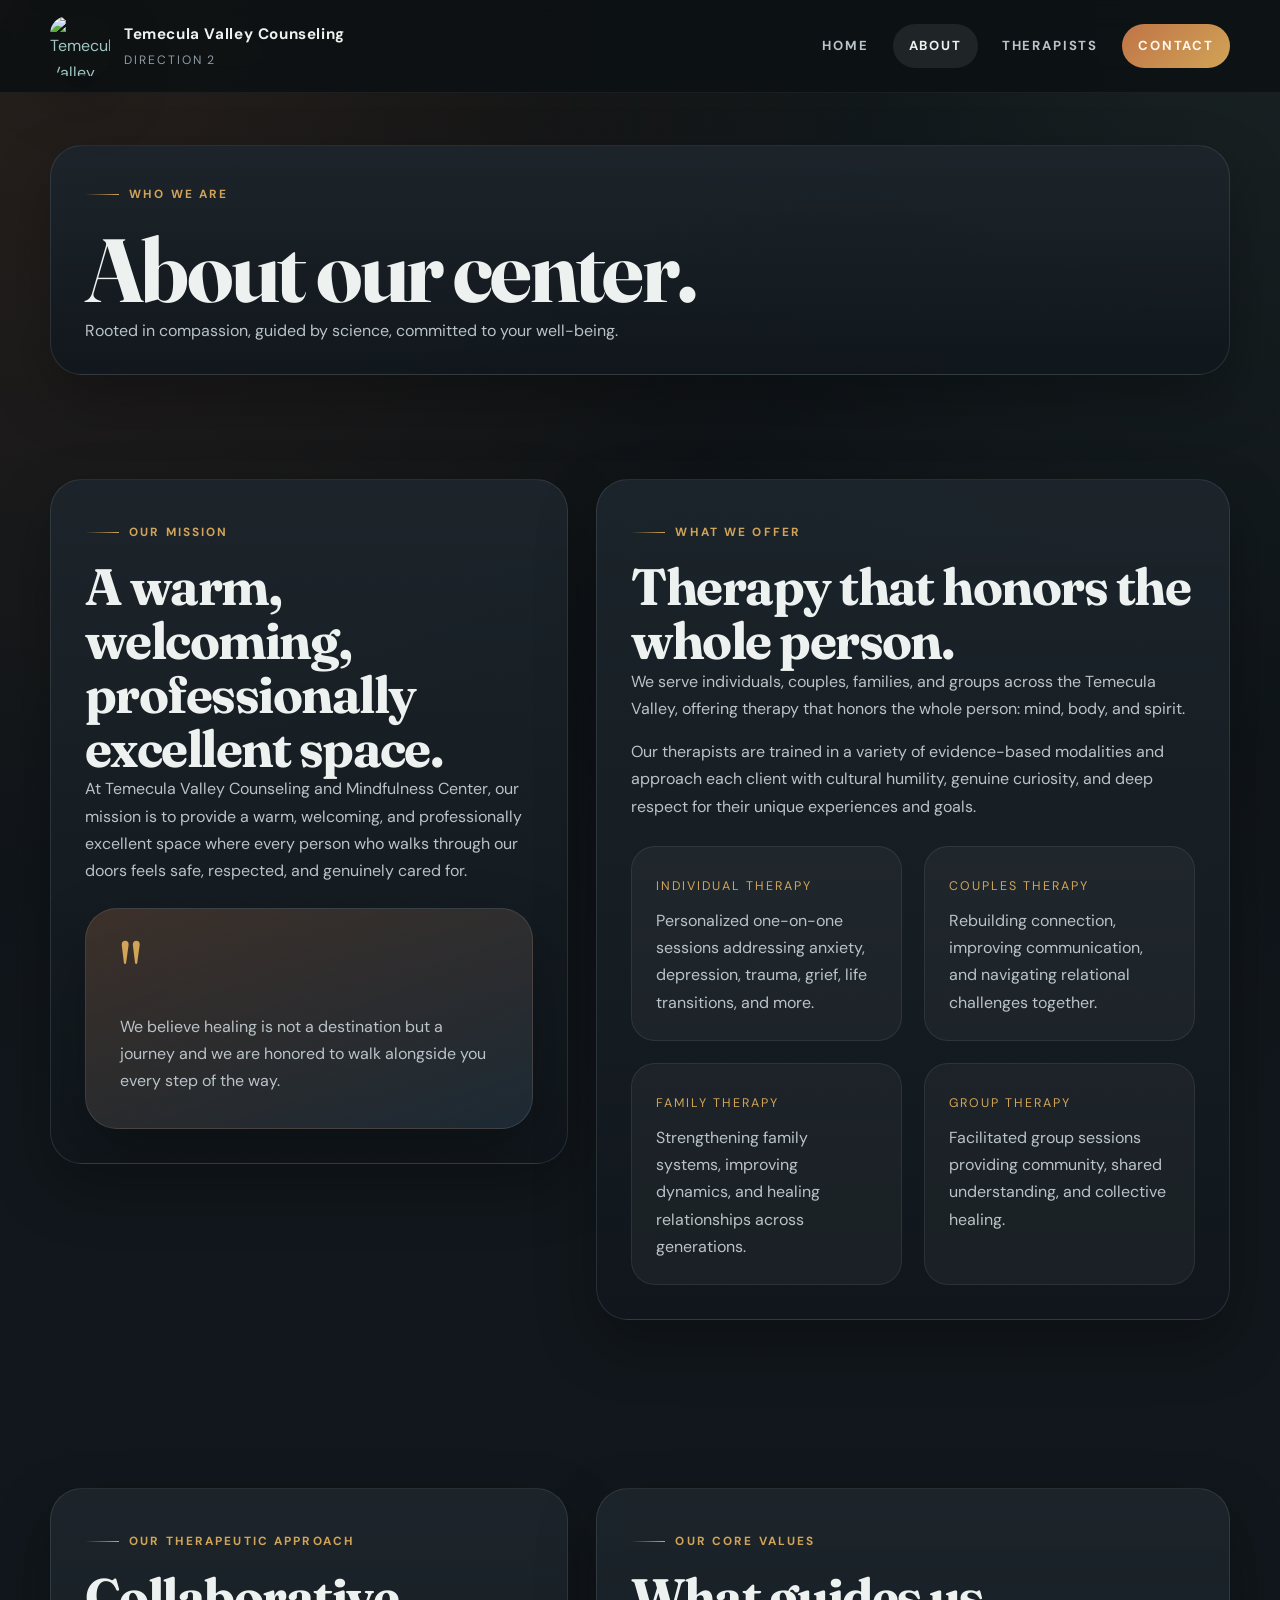
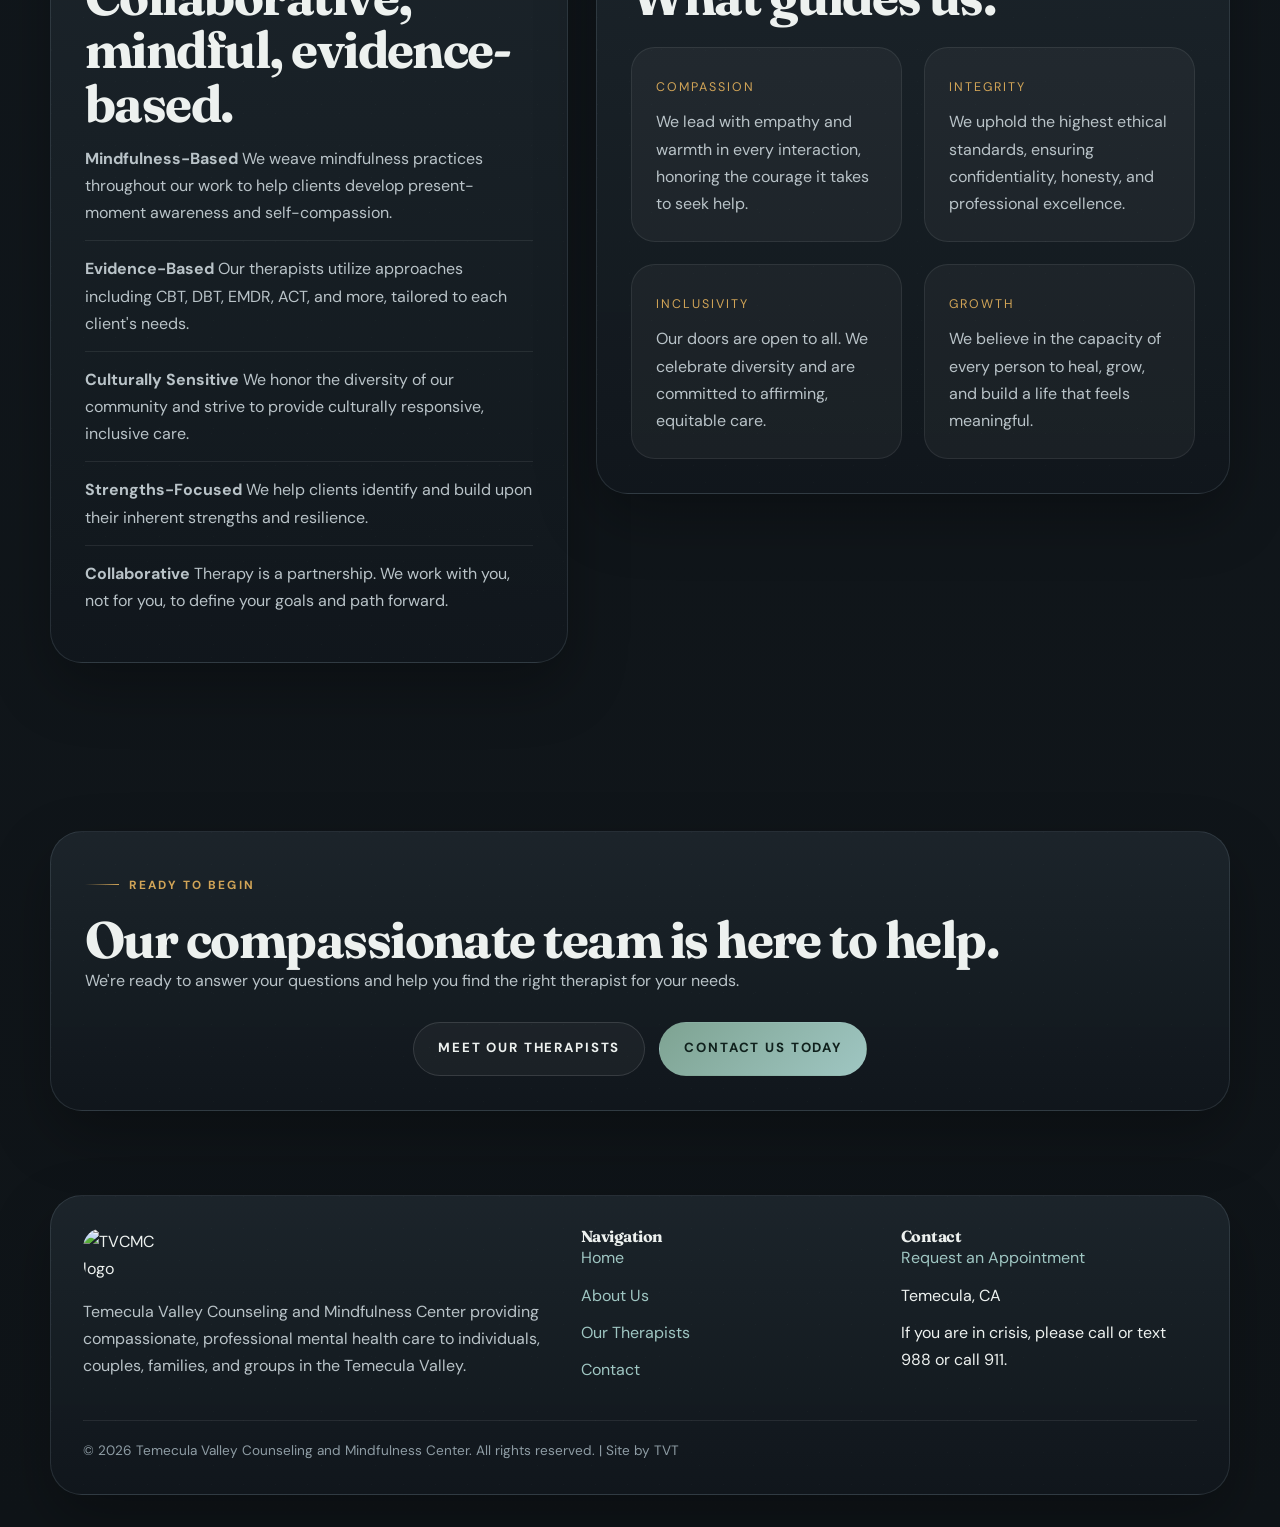
==== about.html @ 7f645f32 "Initial commit" ====
<!DOCTYPE html>
<html lang="en">
<head>
  <meta charset="UTF-8">
  <meta name="viewport" content="width=device-width, initial-scale=1.0">
  <title>About Us | Temecula Valley Counseling & Mindfulness Center | Direction 2</title>
  <meta name="description" content="Learn about Temecula Valley Counseling and Mindfulness Center, our mission, values, and approach to compassionate, evidence-based therapy.">
  <link rel="stylesheet" href="css/style.css">
</head>
<body>
  <header class="site-header">
    <div class="container header-inner">
      <a class="brand" href="index.html">
        <img src="../images/logo.png" alt="Temecula Valley Counseling and Mindfulness Center">
        <span class="brand-copy"><strong>Temecula Valley Counseling</strong><span>Direction 2</span></span>
      </a>
      <nav class="main-nav">
        <button class="menu-toggle" id="menu-toggle" aria-label="Toggle menu"><span></span><span></span><span></span></button>
        <ul id="nav-menu">
          <li><a href="index.html">Home</a></li>
          <li><a href="about.html" class="active">About</a></li>
          <li><a href="therapists.html">Therapists</a></li>
          <li class="nav-cta"><a href="contact.html">Contact</a></li>
        </ul>
      </nav>
    </div>
  </header>

  <main>
    <section class="page-hero">
      <div class="container">
        <div class="panel">
          <span class="eyebrow">Who We Are</span>
          <h1>About our center.</h1>
          <p>Rooted in compassion, guided by science, committed to your well-being.</p>
        </div>
      </div>
    </section>

    <section>
      <div class="container alt-grid">
        <div class="section-card">
          <span class="eyebrow">Our Mission</span>
          <h2>A warm, welcoming, professionally excellent space.</h2>
          <p>At Temecula Valley Counseling and Mindfulness Center, our mission is to provide a warm, welcoming, and professionally excellent space where every person who walks through our doors feels safe, respected, and genuinely cared for.</p>
          <div class="quote-panel" style="margin-top: 24px;">
            <div class="quote-mark">"</div>
            <p>We believe healing is not a destination but a journey and we are honored to walk alongside you every step of the way.</p>
          </div>
        </div>
        <div class="section-card">
          <span class="eyebrow">What We Offer</span>
          <h2>Therapy that honors the whole person.</h2>
          <p>We serve individuals, couples, families, and groups across the Temecula Valley, offering therapy that honors the whole person: mind, body, and spirit.</p>
          <p>Our therapists are trained in a variety of evidence-based modalities and approach each client with cultural humility, genuine curiosity, and deep respect for their unique experiences and goals.</p>
          <div class="services-grid" style="margin-top: 26px;">
            <div class="service-card"><span>Individual Therapy</span><p>Personalized one-on-one sessions addressing anxiety, depression, trauma, grief, life transitions, and more.</p></div>
            <div class="service-card"><span>Couples Therapy</span><p>Rebuilding connection, improving communication, and navigating relational challenges together.</p></div>
            <div class="service-card"><span>Family Therapy</span><p>Strengthening family systems, improving dynamics, and healing relationships across generations.</p></div>
            <div class="service-card"><span>Group Therapy</span><p>Facilitated group sessions providing community, shared understanding, and collective healing.</p></div>
          </div>
        </div>
      </div>
    </section>

    <section>
      <div class="container alt-grid">
        <div class="panel">
          <span class="eyebrow">Our Therapeutic Approach</span>
          <h2>Collaborative, mindful, evidence-based.</h2>
          <ul class="approach-list">
            <li><strong>Mindfulness-Based</strong> We weave mindfulness practices throughout our work to help clients develop present-moment awareness and self-compassion.</li>
            <li><strong>Evidence-Based</strong> Our therapists utilize approaches including CBT, DBT, EMDR, ACT, and more, tailored to each client's needs.</li>
            <li><strong>Culturally Sensitive</strong> We honor the diversity of our community and strive to provide culturally responsive, inclusive care.</li>
            <li><strong>Strengths-Focused</strong> We help clients identify and build upon their inherent strengths and resilience.</li>
            <li><strong>Collaborative</strong> Therapy is a partnership. We work with you, not for you, to define your goals and path forward.</li>
          </ul>
        </div>
        <div class="panel">
          <span class="eyebrow">Our Core Values</span>
          <h2>What guides us.</h2>
          <div class="services-grid" style="margin-top: 24px;">
            <div class="service-card"><span>Compassion</span><p>We lead with empathy and warmth in every interaction, honoring the courage it takes to seek help.</p></div>
            <div class="service-card"><span>Integrity</span><p>We uphold the highest ethical standards, ensuring confidentiality, honesty, and professional excellence.</p></div>
            <div class="service-card"><span>Inclusivity</span><p>Our doors are open to all. We celebrate diversity and are committed to affirming, equitable care.</p></div>
            <div class="service-card"><span>Growth</span><p>We believe in the capacity of every person to heal, grow, and build a life that feels meaningful.</p></div>
          </div>
        </div>
      </div>
    </section>

    <section>
      <div class="container">
        <div class="cta-strip">
          <span class="eyebrow">Ready to Begin</span>
          <h2>Our compassionate team is here to help.</h2>
          <p>We're ready to answer your questions and help you find the right therapist for your needs.</p>
          <div class="hero-actions" style="justify-content: center; margin-bottom: 0;">
            <a href="therapists.html" class="btn btn-secondary">Meet Our Therapists</a>
            <a href="contact.html" class="btn btn-primary">Contact Us Today</a>
          </div>
        </div>
      </div>
    </section>
  </main>

  <footer class="footer-wrap">
    <div class="container">
      <div class="footer-shell">
        <div class="footer-grid">
          <div><img src="../images/logo.png" alt="TVCMC logo"><p>Temecula Valley Counseling and Mindfulness Center providing compassionate, professional mental health care to individuals, couples, families, and groups in the Temecula Valley.</p></div>
          <div><h4>Navigation</h4><ul class="footer-links"><li><a href="index.html">Home</a></li><li><a href="about.html">About Us</a></li><li><a href="therapists.html">Our Therapists</a></li><li><a href="contact.html">Contact</a></li></ul></div>
          <div><h4>Contact</h4><ul class="footer-links"><li><a href="contact.html">Request an Appointment</a></li><li>Temecula, CA</li><li>If you are in crisis, please call or text 988 or call 911.</li></ul></div>
        </div>
        <div class="footer-bottom">&copy; 2026 Temecula Valley Counseling and Mindfulness Center. All rights reserved. | Site by TVT</div>
      </div>
    </div>
  </footer>

  <script>
    const toggle = document.getElementById('menu-toggle');
    const menu = document.getElementById('nav-menu');
    if (toggle && menu) toggle.addEventListener('click', () => menu.classList.toggle('open'));
  </script>
</body>
</html>
---- css/style.css ----
@import url('https://fonts.googleapis.com/css2?family=Fraunces:opsz,wght@9..144,400;9..144,500;9..144,600;9..144,700&family=DM+Sans:wght@400;500;700&display=swap');

:root {
  --bg: #0f1418;
  --bg-elevated: #171d23;
  --panel: #1d252c;
  --panel-soft: #24303a;
  --line: rgba(197, 219, 233, 0.12);
  --text: #edf1ef;
  --text-soft: #b9c3c8;
  --text-muted: #8e9ca4;
  --sage: #7ea392;
  --sage-deep: #5d7d6f;
  --copper: #bf7446;
  --gold: #d1a457;
  --mist: #9fc6c2;
  --crisis: #e99c84;
  --shadow: 0 24px 60px rgba(0, 0, 0, 0.28);
  --radius-xl: 32px;
  --radius-lg: 24px;
  --radius-md: 18px;
  --radius-sm: 12px;
}

* {
  box-sizing: border-box;
  margin: 0;
  padding: 0;
}

html {
  scroll-behavior: smooth;
}

body {
  font-family: 'DM Sans', sans-serif;
  background:
    radial-gradient(circle at top left, rgba(191, 116, 70, 0.16), transparent 26%),
    radial-gradient(circle at top right, rgba(126, 163, 146, 0.12), transparent 22%),
    linear-gradient(180deg, #0b1013 0%, #11171c 38%, #0f1418 100%);
  color: var(--text);
  line-height: 1.7;
}

img {
  max-width: 100%;
  display: block;
}

a {
  color: var(--mist);
  text-decoration: none;
  transition: color 0.2s ease, transform 0.2s ease, opacity 0.2s ease;
}

a:hover {
  color: #d2ece7;
}

p {
  color: var(--text-soft);
  margin-bottom: 1rem;
}

h1, h2, h3, h4 {
  font-family: 'Fraunces', serif;
  line-height: 1.05;
  letter-spacing: -0.03em;
  color: var(--text);
}

h1 { font-size: clamp(3.1rem, 7vw, 5.8rem); }
h2 { font-size: clamp(2.1rem, 4vw, 3.5rem); }
h3 { font-size: clamp(1.35rem, 2vw, 1.9rem); }
h4 { font-size: 1rem; }

.container {
  width: min(1180px, calc(100% - 32px));
  margin: 0 auto;
}

section {
  padding: 84px 0;
}

.site-header {
  position: sticky;
  top: 0;
  z-index: 100;
  backdrop-filter: blur(14px);
  background: rgba(11, 16, 19, 0.82);
  border-bottom: 1px solid rgba(255, 255, 255, 0.06);
}

.header-inner {
  display: flex;
  justify-content: space-between;
  align-items: center;
  gap: 20px;
  padding: 16px 0;
}

.brand {
  display: inline-flex;
  align-items: center;
  gap: 14px;
}

.brand img {
  width: 60px;
  height: 60px;
  border-radius: 18px;
  box-shadow: var(--shadow);
}

.brand-copy {
  display: flex;
  flex-direction: column;
  gap: 2px;
}

.brand-copy strong {
  color: var(--text);
  font-size: 0.95rem;
  letter-spacing: 0.04em;
}

.brand-copy span {
  color: var(--text-muted);
  font-size: 0.76rem;
  text-transform: uppercase;
  letter-spacing: 0.16em;
}

.main-nav {
  position: relative;
}

.main-nav ul {
  display: flex;
  align-items: center;
  list-style: none;
  gap: 8px;
}

.main-nav a {
  display: block;
  padding: 11px 16px;
  border-radius: 999px;
  color: var(--text-soft);
  font-size: 0.82rem;
  font-weight: 700;
  letter-spacing: 0.14em;
  text-transform: uppercase;
}

.main-nav a:hover,
.main-nav a.active {
  background: rgba(255, 255, 255, 0.08);
  color: var(--text);
}

.main-nav .nav-cta a {
  background: linear-gradient(135deg, var(--copper), var(--gold));
  color: #fff7ef;
}

.menu-toggle {
  display: none;
  background: transparent;
  border: none;
  padding: 6px;
  cursor: pointer;
}

.menu-toggle span {
  display: block;
  width: 24px;
  height: 2px;
  margin: 5px 0;
  border-radius: 999px;
  background: var(--text);
}

.eyebrow {
  display: inline-flex;
  align-items: center;
  gap: 10px;
  color: var(--gold);
  font-size: 0.74rem;
  font-weight: 700;
  letter-spacing: 0.18em;
  text-transform: uppercase;
  margin-bottom: 18px;
}

.eyebrow::before {
  content: '';
  width: 34px;
  height: 1px;
  background: linear-gradient(90deg, transparent, var(--gold));
}

.hero {
  padding: 56px 0 92px;
}

.hero-shell {
  display: grid;
  grid-template-columns: 1.15fr 0.85fr;
  gap: 28px;
  align-items: stretch;
}

.hero-copy,
.hero-aside,
.panel,
.service-band,
.section-card,
.staff-card,
.quote-panel,
.contact-panel,
.info-panel,
.bio-card,
.privacy-block,
.cta-strip,
.footer-shell {
  position: relative;
  overflow: hidden;
  border: 1px solid var(--line);
  border-radius: var(--radius-xl);
  background: linear-gradient(180deg, rgba(29, 37, 44, 0.94), rgba(17, 23, 28, 0.96));
  box-shadow: var(--shadow);
}

.hero-copy,
.hero-aside {
  padding: 40px;
}

.hero-copy::before,
.hero-aside::before,
.panel::before,
.section-card::before,
.staff-card::before,
.contact-panel::before,
.info-panel::before,
.bio-card::before,
.privacy-block::before,
.cta-strip::before,
.footer-shell::before {
  content: '';
  position: absolute;
  inset: 0;
  background-image:
    linear-gradient(135deg, rgba(255,255,255,0.04) 0, rgba(255,255,255,0.04) 1px, transparent 1px),
    linear-gradient(45deg, rgba(126,163,146,0.08) 0, rgba(126,163,146,0.08) 1px, transparent 1px);
  background-size: 32px 32px, 54px 54px;
  opacity: 0.5;
  pointer-events: none;
}

.hero-copy > *,
.hero-aside > *,
.panel > *,
.section-card > *,
.staff-card > *,
.quote-panel > *,
.contact-panel > *,
.info-panel > *,
.bio-card > *,
.privacy-block > *,
.cta-strip > *,
.footer-shell > * {
  position: relative;
  z-index: 1;
}

.hero-copy h1 {
  max-width: 10ch;
  margin-bottom: 22px;
}

.hero-copy h1 em {
  font-style: normal;
  color: var(--mist);
}

.hero-copy p {
  max-width: 52ch;
  font-size: 1.05rem;
}

.hero-actions {
  display: flex;
  flex-wrap: wrap;
  gap: 14px;
  margin: 28px 0 34px;
}

.btn {
  display: inline-flex;
  align-items: center;
  justify-content: center;
  min-height: 54px;
  padding: 0 24px;
  border-radius: 999px;
  border: 1px solid transparent;
  font-size: 0.83rem;
  font-weight: 700;
  letter-spacing: 0.14em;
  text-transform: uppercase;
}

.btn-primary {
  background: linear-gradient(135deg, var(--sage), var(--mist));
  color: #10211d;
}

.btn-secondary {
  border-color: rgba(255, 255, 255, 0.12);
  background: rgba(255, 255, 255, 0.04);
  color: var(--text);
}

.hero-points {
  display: grid;
  grid-template-columns: repeat(3, minmax(0, 1fr));
  gap: 12px;
}

.hero-points div {
  padding: 16px 14px;
  border-radius: var(--radius-md);
  background: rgba(255, 255, 255, 0.04);
  border: 1px solid rgba(255, 255, 255, 0.08);
}

.hero-points strong {
  display: block;
  margin-bottom: 6px;
  color: var(--text);
  font-size: 0.86rem;
  letter-spacing: 0.05em;
}

.hero-points span {
  color: var(--text-muted);
  font-size: 0.88rem;
}

.logo-frame {
  padding: 16px;
  border-radius: 28px;
  background: linear-gradient(180deg, rgba(191, 116, 70, 0.18), rgba(159, 198, 194, 0.06));
  border: 1px solid rgba(255, 255, 255, 0.08);
  margin-bottom: 24px;
}

.logo-frame img {
  width: 100%;
  border-radius: 22px;
}

.hero-aside .kicker {
  font-size: 0.78rem;
  color: var(--text-muted);
  text-transform: uppercase;
  letter-spacing: 0.18em;
  margin-bottom: 10px;
}

.hero-aside h2 {
  font-size: clamp(1.8rem, 4vw, 2.8rem);
  margin-bottom: 14px;
}

.stack-list {
  display: grid;
  gap: 14px;
  margin-top: 26px;
}

.stack-item {
  padding: 18px;
  border-radius: var(--radius-md);
  background: rgba(255, 255, 255, 0.04);
  border: 1px solid rgba(255, 255, 255, 0.08);
}

.stack-item strong {
  display: block;
  margin-bottom: 4px;
  color: var(--text);
}

.service-band {
  margin-top: 30px;
  padding: 22px 24px;
}

.service-band ul {
  display: grid;
  grid-template-columns: repeat(5, minmax(0, 1fr));
  gap: 12px;
  list-style: none;
}

.service-band li {
  padding: 14px;
  border-radius: 14px;
  background: rgba(255, 255, 255, 0.04);
  text-align: center;
  color: var(--text-soft);
  font-size: 0.9rem;
}

.alt-grid {
  display: grid;
  grid-template-columns: 0.9fr 1.1fr;
  gap: 28px;
  align-items: start;
}

.section-card,
.panel,
.quote-panel,
.contact-panel,
.info-panel,
.bio-card,
.privacy-block,
.cta-strip {
  padding: 34px;
}

.quote-panel {
  border-radius: var(--radius-xl);
  background: linear-gradient(160deg, rgba(191, 116, 70, 0.24), rgba(30, 44, 55, 0.9));
  border: 1px solid rgba(255, 255, 255, 0.1);
}

.quote-panel p:last-child,
.section-card p:last-child,
.panel p:last-child,
.contact-panel p:last-child,
.info-panel p:last-child,
.bio-card p:last-child,
.privacy-block p:last-child {
  margin-bottom: 0;
}

.quote-mark {
  font-family: 'Fraunces', serif;
  font-size: 4.5rem;
  line-height: 0.8;
  color: var(--gold);
  margin-bottom: 12px;
}

.values-list,
.approach-list,
.footer-links,
.privacy-list {
  list-style: none;
}

.values-list li,
.approach-list li,
.privacy-list li {
  padding: 14px 0;
  border-bottom: 1px solid rgba(255,255,255,0.08);
  color: var(--text-soft);
}

.values-list li:last-child,
.approach-list li:last-child,
.privacy-list li:last-child {
  border-bottom: none;
}

.services-grid,
.testimonial-grid,
.staff-grid,
.info-grid {
  display: grid;
  gap: 22px;
}

.services-grid {
  grid-template-columns: repeat(2, minmax(0, 1fr));
}

.service-card,
.testimonial-card,
.staff-card,
.info-panel .info-item,
.callout-box {
  border-radius: var(--radius-lg);
  background: rgba(255, 255, 255, 0.04);
  border: 1px solid rgba(255, 255, 255, 0.08);
}

.service-card,
.testimonial-card,
.staff-card,
.callout-box {
  padding: 24px;
}

.service-card span,
.staff-card .role {
  display: inline-block;
  margin-bottom: 10px;
  color: var(--gold);
  font-size: 0.78rem;
  text-transform: uppercase;
  letter-spacing: 0.16em;
}

.testimonial-grid {
  grid-template-columns: repeat(3, minmax(0, 1fr));
}

.testimonial-card strong {
  display: block;
  margin-top: 18px;
  color: var(--mist);
  font-size: 0.8rem;
  text-transform: uppercase;
  letter-spacing: 0.14em;
}

.staff-grid {
  grid-template-columns: repeat(3, minmax(0, 1fr));
}

.staff-card img,
.bio-photo img {
  width: 100%;
  aspect-ratio: 1 / 1.08;
  object-fit: cover;
  border-radius: 20px;
  margin-bottom: 18px;
}

.staff-card h3,
.bio-card h2 {
  margin-bottom: 6px;
}

.staff-card .tags,
.bio-tags {
  display: flex;
  flex-wrap: wrap;
  gap: 8px;
  margin: 16px 0 0;
}

.tag {
  display: inline-flex;
  min-height: 30px;
  align-items: center;
  padding: 0 12px;
  border-radius: 999px;
  background: rgba(126, 163, 146, 0.14);
  color: #d7e8e0;
  font-size: 0.74rem;
  letter-spacing: 0.08em;
  text-transform: uppercase;
}

.split-layout {
  display: grid;
  grid-template-columns: 320px 1fr;
  gap: 28px;
  align-items: start;
}

.bio-card {
  position: sticky;
  top: 104px;
}

.bio-photo {
  margin-bottom: 18px;
}

.back-link {
  display: inline-flex;
  align-items: center;
  gap: 8px;
  margin-bottom: 24px;
  color: var(--text-muted);
  font-size: 0.8rem;
  letter-spacing: 0.16em;
  text-transform: uppercase;
}

.contact-layout {
  display: grid;
  grid-template-columns: 1.1fr 0.9fr;
  gap: 28px;
}

.contact-panel form {
  display: grid;
  gap: 16px;
}

.form-row {
  display: grid;
  grid-template-columns: repeat(2, minmax(0, 1fr));
  gap: 16px;
}

label {
  display: block;
  margin-bottom: 8px;
  color: var(--text-muted);
  font-size: 0.76rem;
  font-weight: 700;
  letter-spacing: 0.16em;
  text-transform: uppercase;
}

input,
select,
textarea {
  width: 100%;
  padding: 15px 16px;
  border-radius: 16px;
  border: 1px solid rgba(255, 255, 255, 0.1);
  background: rgba(255, 255, 255, 0.04);
  color: var(--text);
  font: inherit;
  outline: none;
}

input:focus,
select:focus,
textarea:focus {
  border-color: rgba(159, 198, 194, 0.5);
  box-shadow: 0 0 0 3px rgba(159, 198, 194, 0.12);
}

textarea {
  min-height: 140px;
  resize: vertical;
}

.form-note {
  font-size: 0.84rem;
  color: var(--text-muted);
  margin-top: 2px;
}

.info-grid {
  grid-template-columns: 1fr;
}

.info-item {
  padding: 18px;
}

.info-item strong {
  display: block;
  margin-bottom: 4px;
  color: var(--text);
}

.crisis-box {
  margin-top: 22px;
  padding: 20px;
  border-radius: var(--radius-lg);
  background: rgba(233, 156, 132, 0.12);
  border: 1px solid rgba(233, 156, 132, 0.22);
}

.crisis-box h4 {
  color: #ffd4c7;
  margin-bottom: 8px;
}

.page-hero {
  padding: 52px 0 20px;
}

.page-hero .panel {
  padding: 30px 34px;
}

.privacy-stack {
  display: grid;
  gap: 18px;
}

.footer-wrap {
  padding-bottom: 32px;
}

.footer-shell {
  padding: 32px;
}

.footer-grid {
  display: grid;
  grid-template-columns: 1.6fr 1fr 1fr;
  gap: 24px;
  margin-bottom: 24px;
}

.footer-shell img {
  width: 84px;
  border-radius: 20px;
  margin-bottom: 16px;
}

.footer-links li {
  margin-bottom: 10px;
}

.footer-bottom {
  padding-top: 18px;
  border-top: 1px solid rgba(255, 255, 255, 0.08);
  color: var(--text-muted);
  font-size: 0.85rem;
}

@media (max-width: 980px) {
  .hero-shell,
  .alt-grid,
  .contact-layout,
  .split-layout,
  .footer-grid,
  .testimonial-grid,
  .staff-grid {
    grid-template-columns: 1fr;
  }

  .bio-card {
    position: static;
  }

  .service-band ul,
  .services-grid {
    grid-template-columns: repeat(2, minmax(0, 1fr));
  }
}

@media (max-width: 760px) {
  section {
    padding: 64px 0;
  }

  .header-inner {
    padding: 14px 0;
  }

  .main-nav ul {
    position: absolute;
    right: 0;
    top: calc(100% + 10px);
    min-width: 240px;
    flex-direction: column;
    align-items: stretch;
    padding: 12px;
    border-radius: 20px;
    background: rgba(20, 27, 32, 0.98);
    border: 1px solid rgba(255, 255, 255, 0.08);
    opacity: 0;
    pointer-events: none;
  }

  .main-nav ul.open {
    opacity: 1;
    pointer-events: auto;
  }

  .menu-toggle {
    display: block;
  }

  .hero-copy,
  .hero-aside,
  .section-card,
  .panel,
  .quote-panel,
  .contact-panel,
  .info-panel,
  .bio-card,
  .privacy-block,
  .cta-strip,
  .footer-shell,
  .page-hero .panel {
    padding: 24px;
  }

  .hero-points,
  .service-band ul,
  .services-grid,
  .form-row {
    grid-template-columns: 1fr;
  }

  .hero-actions {
    flex-direction: column;
  }

  .btn {
    width: 100%;
  }

  .brand-copy {
    display: none;
  }
}
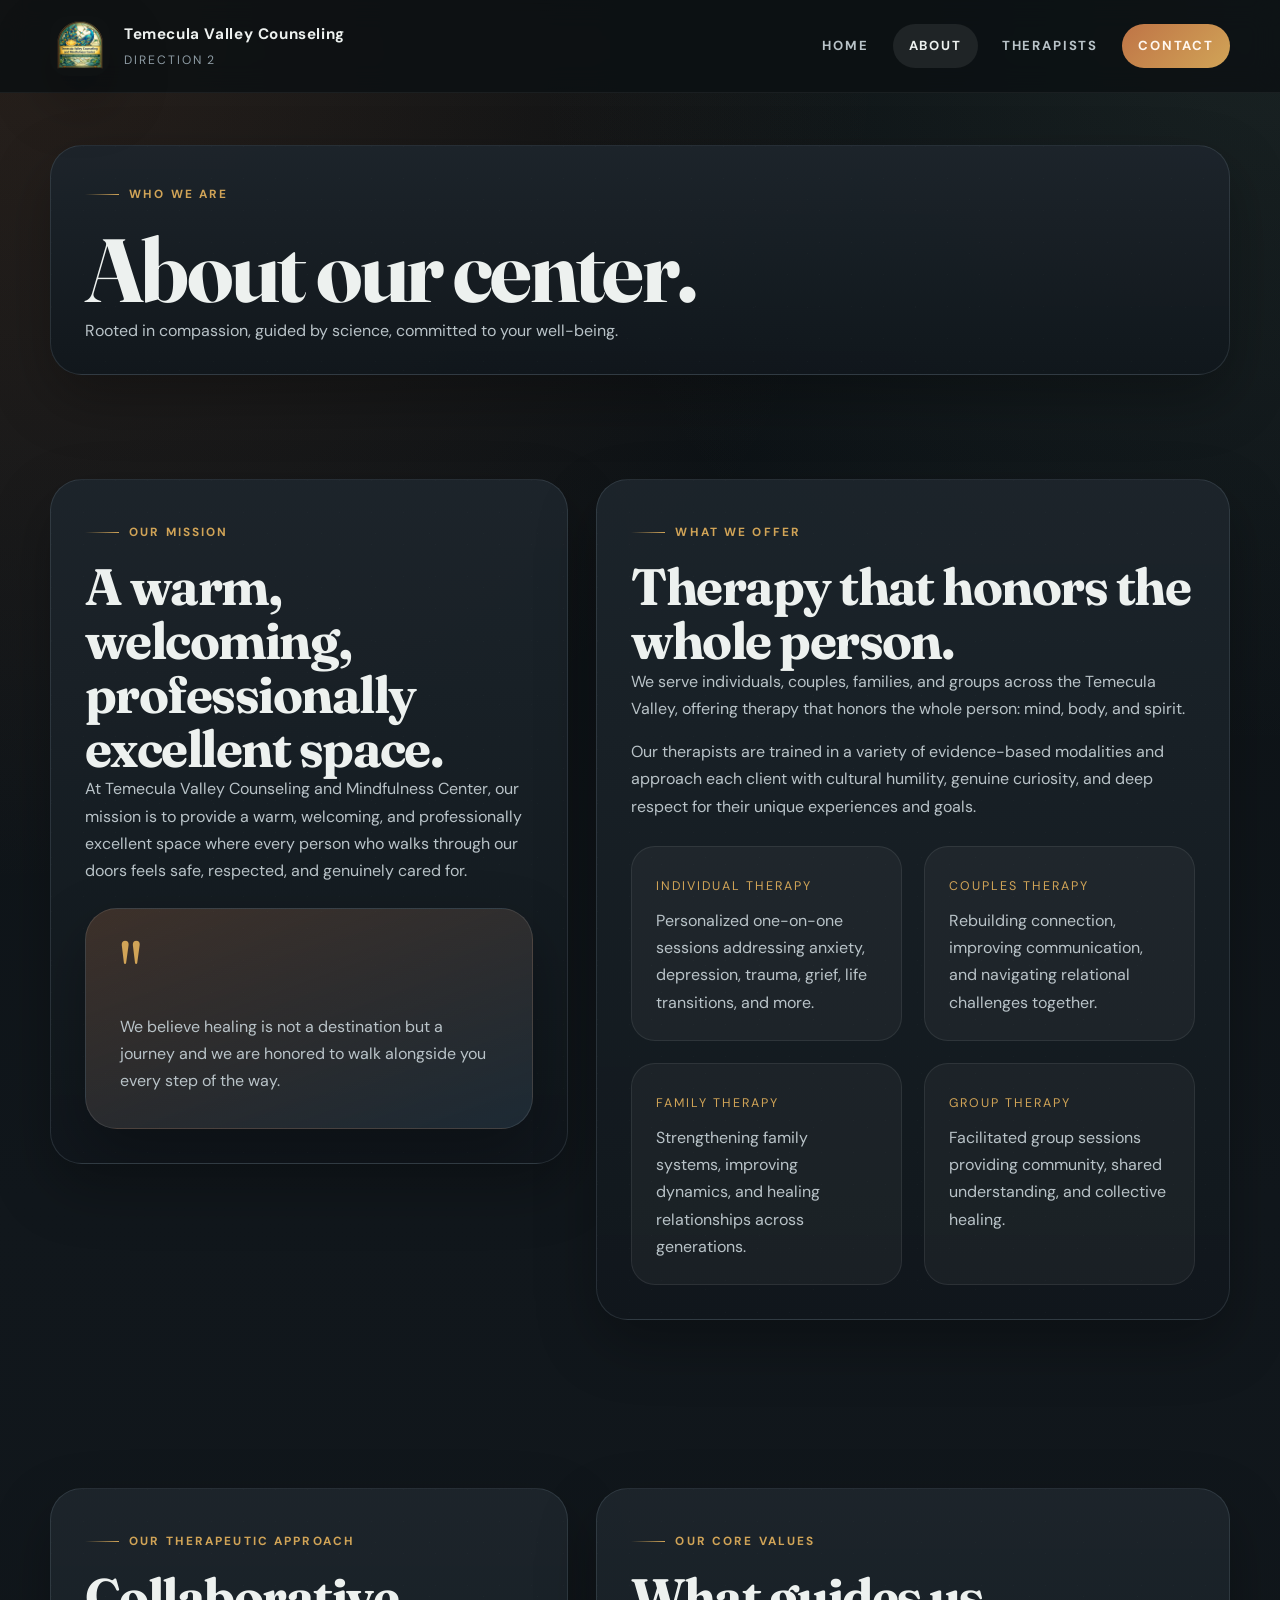
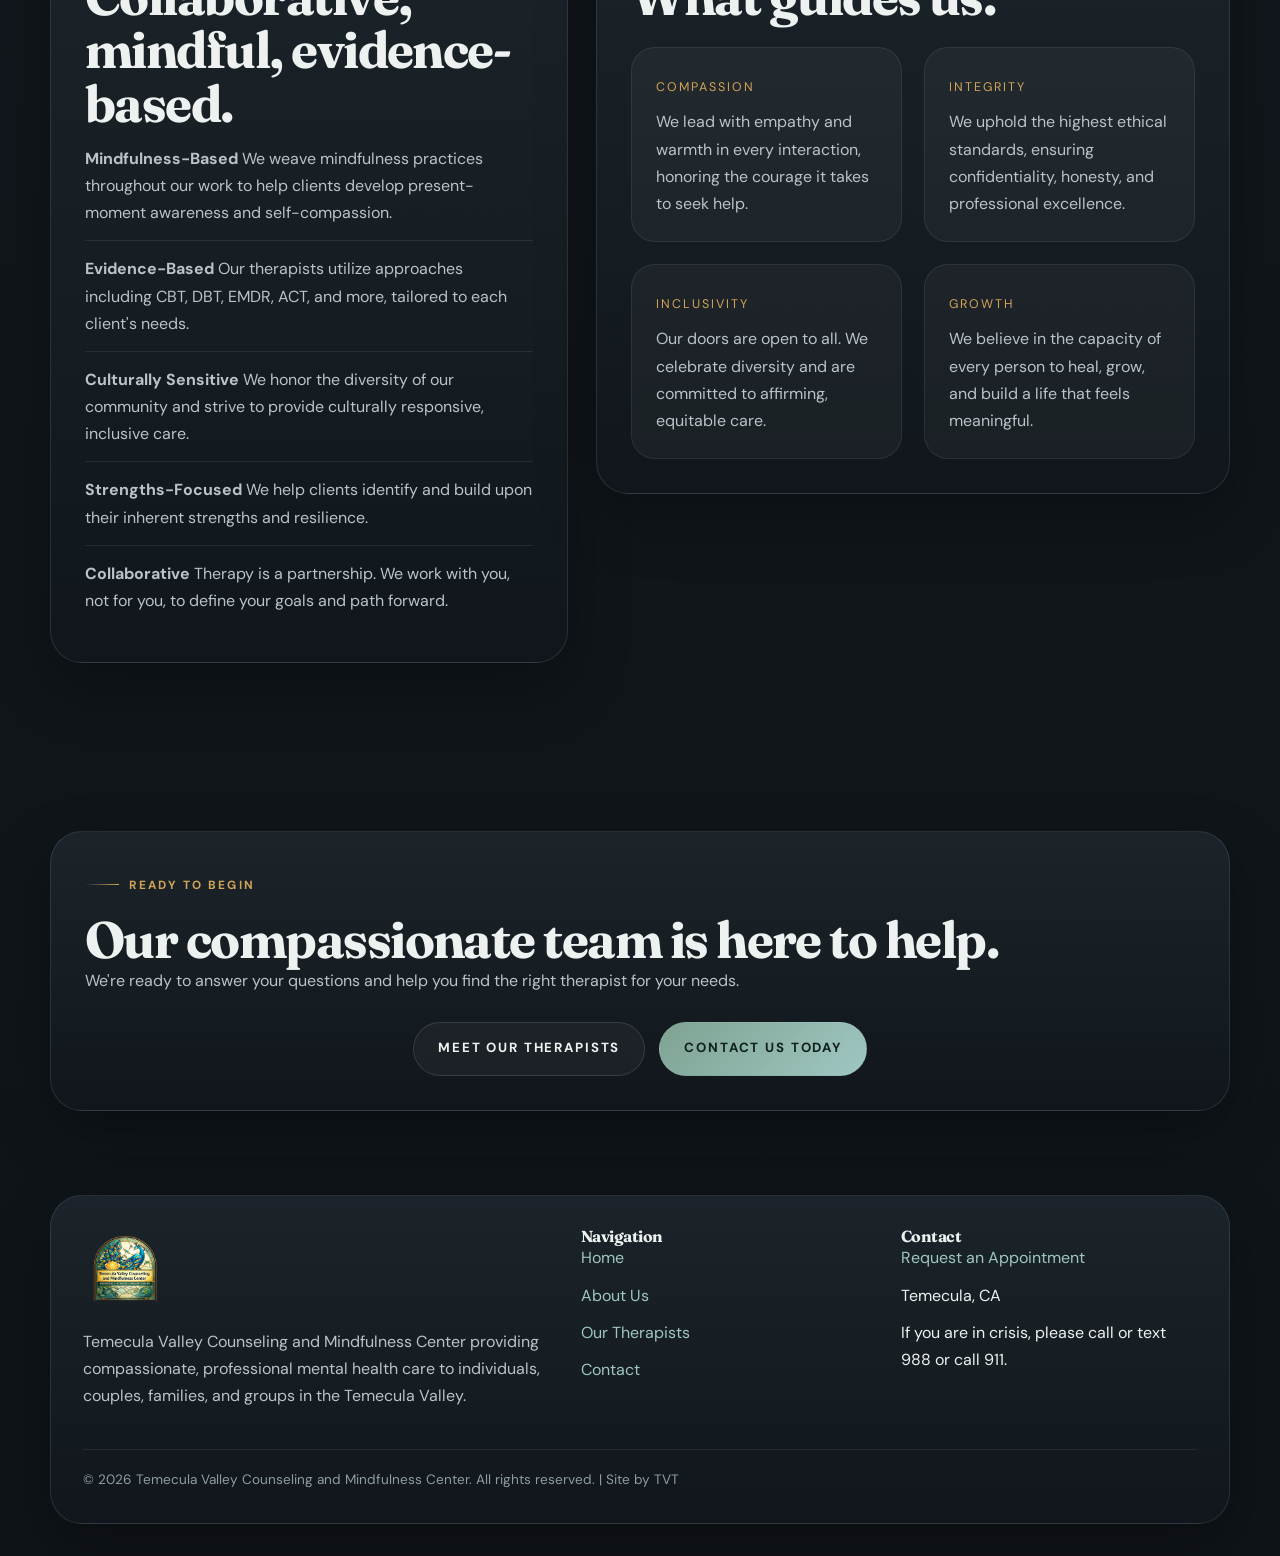
==== commit b5a5e544: "Fix image paths after folder move" ====
--- a/about.html
+++ b/about.html
@@ -11,7 +11,7 @@
   <header class="site-header">
     <div class="container header-inner">
       <a class="brand" href="index.html">
-        <img src="../images/logo.png" alt="Temecula Valley Counseling and Mindfulness Center">
+        <img src="images/logo.png" alt="Temecula Valley Counseling and Mindfulness Center">
         <span class="brand-copy"><strong>Temecula Valley Counseling</strong><span>Direction 2</span></span>
       </a>
       <nav class="main-nav">
@@ -108,7 +108,7 @@
     <div class="container">
       <div class="footer-shell">
         <div class="footer-grid">
-          <div><img src="../images/logo.png" alt="TVCMC logo"><p>Temecula Valley Counseling and Mindfulness Center providing compassionate, professional mental health care to individuals, couples, families, and groups in the Temecula Valley.</p></div>
+          <div><img src="images/logo.png" alt="TVCMC logo"><p>Temecula Valley Counseling and Mindfulness Center providing compassionate, professional mental health care to individuals, couples, families, and groups in the Temecula Valley.</p></div>
           <div><h4>Navigation</h4><ul class="footer-links"><li><a href="index.html">Home</a></li><li><a href="about.html">About Us</a></li><li><a href="therapists.html">Our Therapists</a></li><li><a href="contact.html">Contact</a></li></ul></div>
           <div><h4>Contact</h4><ul class="footer-links"><li><a href="contact.html">Request an Appointment</a></li><li>Temecula, CA</li><li>If you are in crisis, please call or text 988 or call 911.</li></ul></div>
         </div>
